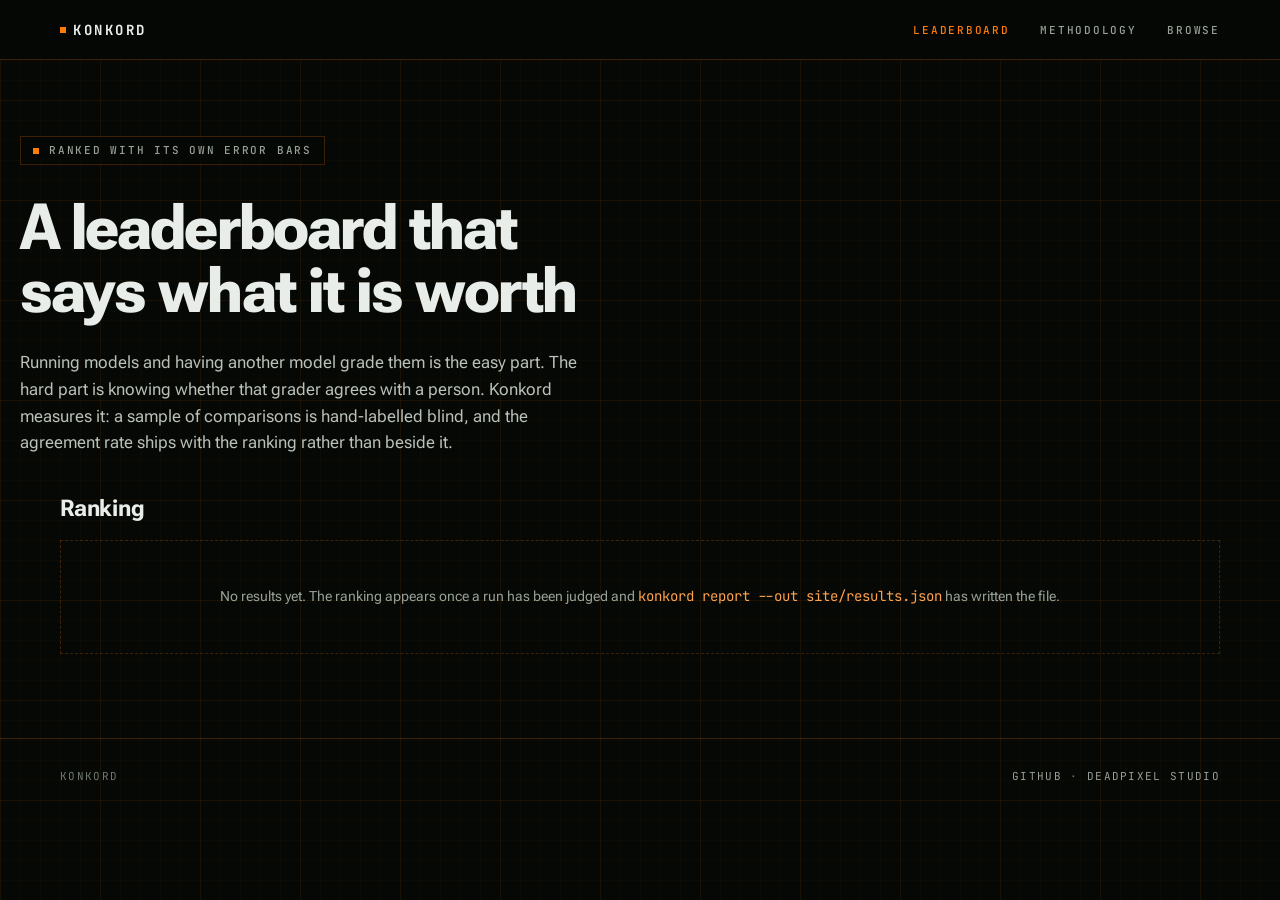
==== site/index.html @ c3d76a0d "Add the static site: leaderboard, methodology and browse Three pages, no build step and no server. T" ====
<!doctype html>
<html lang="en">
<head>
<meta charset="utf-8">
<meta name="viewport" content="width=device-width, initial-scale=1">
<title>Konkord leaderboard</title>
<meta name="description" content="LLM leaderboard published with the judge-versus-human agreement rate attached. If the judge cannot be trusted, the ranking says so.">
<link rel="preconnect" href="https://fonts.googleapis.com">
<link rel="preconnect" href="https://fonts.gstatic.com" crossorigin>
<link href="https://fonts.googleapis.com/css2?family=Roboto+Flex:opsz,wght@8..144,400..700&family=JetBrains+Mono:wght@400;500;700&display=swap" rel="stylesheet">
<link rel="stylesheet" href="style.css">
</head>
<body>
<div class="grid-overlay" aria-hidden="true"></div>

<header class="top">
  <div class="wrap">
    <a class="wordmark" href="./"><span class="dot" aria-hidden="true"></span>KONKORD</a>
    <nav>
      <a href="./" aria-current="page">LEADERBOARD</a>
      <a href="methodology.html">METHODOLOGY</a>
      <a href="browse.html">BROWSE</a>
    </nav>
  </div>
</header>

<main>
  <div class="hero wrap">
    <span class="eyebrow"><span class="dot" aria-hidden="true"></span>RANKED WITH ITS OWN ERROR BARS</span>
    <h1>A leaderboard that says what it is worth</h1>
    <p class="intro">
      Running models and having another model grade them is the easy part. The hard part is knowing
      whether that grader agrees with a person. Konkord measures it: a sample of comparisons is
      hand-labelled blind, and the agreement rate ships with the ranking rather than beside it.
    </p>
  </div>

  <section class="wrap">
    <div id="calibration"></div>
    <h2>Ranking</h2>
    <div id="board"></div>
  </section>
</main>

<script src="app.js"></script>
<script>
(async () => {
  const data = await loadResults();
  const board = document.getElementById("board");
  if (!data) {
    noData(board, "The ranking");
  } else {
    renderCalibration(document.getElementById("calibration"), data);
    renderBoard(board, data);
  }
  renderFooter();
})();
</script>
</body>
</html>
---- site/style.css ----
/* Visual language borrowed from deadpixelstudio.io so the two read as one studio. */

:root {
  --bg: #050805;
  --fg: #e9ede9;
  --muted: #b9c1b9;
  --dim: #98a198;
  --faint: #6e786e;
  --accent: #ff7c0a;
  --accent-soft: #ffa24d;
  --line: rgba(255, 124, 10, 0.22);
  --mono: "JetBrains Mono", ui-monospace, monospace;
  --sans: "Roboto Flex", ui-sans-serif, system-ui, sans-serif;
  --wrap: 1240px;
  --pad: clamp(20px, 4vw, 40px);
}

* { box-sizing: border-box; }

body {
  margin: 0;
  background: var(--bg);
  color: var(--fg);
  font-family: var(--sans);
  min-height: 100vh;
  overflow-x: hidden;
}

.grid-overlay {
  position: fixed;
  inset: 0;
  z-index: 0;
  pointer-events: none;
  background-image:
    linear-gradient(to right, rgba(255, 124, 10, 0.03) 1px, transparent 1px),
    linear-gradient(to bottom, rgba(255, 124, 10, 0.03) 1px, transparent 1px),
    linear-gradient(to right, rgba(255, 124, 10, 0.05) 1px, transparent 1px),
    linear-gradient(to bottom, rgba(255, 124, 10, 0.05) 1px, transparent 1px);
  background-size: 20px 20px, 20px 20px, 100px 100px, 100px 100px;
}

.wrap { max-width: var(--wrap); margin: 0 auto; padding-inline: var(--pad); }
main { position: relative; z-index: 1; }

/* Header ------------------------------------------------------------------ */

header.top {
  position: sticky;
  top: 0;
  z-index: 50;
  height: 60px;
  background: rgba(5, 8, 5, 0.94);
  border-bottom: 1px solid var(--line);
  backdrop-filter: blur(6px);
}
header.top .wrap {
  height: 60px;
  display: flex;
  align-items: center;
  justify-content: space-between;
  gap: 20px;
}
.wordmark {
  display: flex;
  align-items: center;
  gap: 7px;
  color: var(--fg);
  font: 700 14px/1 var(--mono);
  letter-spacing: 0.18em;
  text-decoration: none;
}
.wordmark .dot { width: 6px; height: 6px; background: var(--accent); }
header.top nav {
  display: flex;
  align-items: center;
  gap: clamp(14px, 2.4vw, 32px);
  font: 500 11px/1 var(--mono);
  letter-spacing: 0.16em;
}
header.top nav a { color: var(--dim); text-decoration: none; }
header.top nav a:hover { color: var(--fg); }
header.top nav a[aria-current="page"] { color: var(--accent); }

/* Hero -------------------------------------------------------------------- */

.hero { padding: clamp(40px, 6vw, 76px) 0 clamp(28px, 3vw, 40px); }
.eyebrow {
  display: inline-flex;
  align-items: center;
  gap: 10px;
  border: 1px solid var(--line);
  background: rgba(5, 8, 5, 0.7);
  padding: 8px 12px;
  font: 500 11px/1 var(--mono);
  letter-spacing: 0.16em;
  color: var(--dim);
}
.eyebrow .dot { width: 6px; height: 6px; background: var(--accent); }
h1 {
  margin: 32px 0 0;
  font-size: clamp(38px, 5vw, 68px);
  line-height: 0.98;
  letter-spacing: -0.03em;
  font-weight: 700;
  max-width: 16ch;
}
.hero p.intro {
  margin: 28px 0 0;
  max-width: 62ch;
  font-size: clamp(15px, 1.3vw, 18px);
  line-height: 1.6;
  color: var(--muted);
  text-wrap: pretty;
}

h2 {
  margin: 0 0 18px;
  font-size: clamp(19px, 1.9vw, 23px);
  font-weight: 700;
  letter-spacing: -0.01em;
}
section { padding-bottom: clamp(40px, 5vw, 64px); }

/* The calibration headline ------------------------------------------------ */

.calibration {
  border: 1px solid var(--line);
  background: rgba(255, 124, 10, 0.04);
  padding: clamp(20px, 3vw, 32px);
  margin-bottom: 40px;
}
.calibration .label {
  font: 500 10px/1 var(--mono);
  letter-spacing: 0.18em;
  color: var(--faint);
}
.calibration .headline {
  margin: 16px 0 0;
  font-size: clamp(20px, 2.4vw, 30px);
  line-height: 1.25;
  letter-spacing: -0.02em;
  font-weight: 600;
}
.calibration .headline strong { color: var(--accent); font-weight: 700; }
.calibration .detail {
  margin: 14px 0 0;
  color: var(--muted);
  font-size: 15px;
  line-height: 1.6;
  max-width: 70ch;
}
.calibration.warn { background: rgba(255, 124, 10, 0.07); }

/* Leaderboard ------------------------------------------------------------- */

.board { display: flex; flex-direction: column; gap: 1px; background: var(--line); border: 1px solid var(--line); }
.board .row {
  background: var(--bg);
  padding: 18px clamp(14px, 2vw, 22px);
  display: grid;
  grid-template-columns: 44px minmax(160px, 1.4fr) 96px minmax(180px, 2fr) 90px 90px;
  gap: clamp(10px, 1.6vw, 22px);
  align-items: center;
}
.board .row.head {
  font: 500 10px/1 var(--mono);
  letter-spacing: 0.16em;
  color: var(--faint);
  padding-block: 12px;
}
.board .row .rank {
  font: 700 13px/1 var(--mono);
  color: var(--accent);
}
.board .row .model { font-weight: 600; font-size: 15px; word-break: break-word; }
.board .row .num { font: 400 13px/1 var(--mono); color: var(--muted); }

/* A tie band: models sharing a rank group are separated by a hairline only,
   never by an ordering the intervals do not support. */
.board .group + .group { border-top: 2px solid var(--line); }
.tie-note {
  font: 400 10px/1 var(--mono);
  letter-spacing: 0.14em;
  color: var(--faint);
  padding: 8px clamp(14px, 2vw, 22px);
  background: var(--bg);
}

/* The bar occupies the top band and the numbers sit underneath it. Overlaying
   the caption on the bar made the range unreadable exactly where the interval
   was widest, which is where a reader most needs to see it. */
.interval { position: relative; height: 34px; }
.interval .track {
  position: absolute;
  top: 8px;
  height: 8px;
  left: 0;
  right: 0;
  background: rgba(255, 124, 10, 0.1);
}
.interval .bar {
  position: absolute;
  top: 6px;
  height: 12px;
  background: rgba(255, 124, 10, 0.35);
  border-left: 1px solid var(--accent);
  border-right: 1px solid var(--accent);
}
.interval .point {
  position: absolute;
  top: 2px;
  height: 20px;
  width: 2px;
  background: var(--accent-soft);
}
.interval .caption {
  position: absolute;
  top: 22px;
  left: 0;
  right: 0;
  font: 400 10px/1 var(--mono);
  letter-spacing: 0.06em;
  color: var(--faint);
}

/* Browse ------------------------------------------------------------------ */

.task-picker { display: flex; flex-wrap: wrap; gap: 1px; background: var(--line); border: 1px solid var(--line); margin-bottom: 32px; }
.task-picker button {
  background: var(--bg);
  border: 0;
  color: var(--dim);
  font: 500 11px/1 var(--mono);
  letter-spacing: 0.1em;
  padding: 11px 14px;
  cursor: pointer;
}
.task-picker button:hover { color: var(--fg); }
.task-picker button[aria-pressed="true"] { color: var(--bg); background: var(--accent); }

.prompt-block {
  border: 1px solid var(--line);
  padding: clamp(16px, 2vw, 24px);
  margin-bottom: 28px;
  white-space: pre-wrap;
  font: 400 13px/1.65 var(--mono);
  color: var(--muted);
}

.answers { display: grid; grid-template-columns: repeat(auto-fit, minmax(320px, 1fr)); gap: 16px; margin-bottom: 32px; }
.answer { border: 1px solid var(--line); display: flex; flex-direction: column; min-width: 0; }
.answer .meta {
  display: flex;
  justify-content: space-between;
  gap: 12px;
  padding: 11px 14px;
  border-bottom: 1px solid var(--line);
  font: 500 11px/1.4 var(--mono);
  letter-spacing: 0.08em;
}
.answer .meta .name { color: var(--fg); }
.answer .meta .stats { color: var(--faint); }
.answer pre {
  margin: 0;
  padding: 14px;
  overflow-x: auto;
  font: 400 12px/1.6 var(--mono);
  color: var(--muted);
  max-height: 520px;
}
.answer .failed { padding: 14px; color: var(--accent-soft); font: 400 12px/1.6 var(--mono); }

.judgement { border: 1px solid var(--line); padding: clamp(14px, 2vw, 20px); margin-bottom: 14px; }
.judgement .verdict { font: 500 12px/1.5 var(--mono); letter-spacing: 0.08em; color: var(--fg); }
.judgement .verdict .flag { color: var(--accent); }
.judgement .rationale {
  margin: 12px 0 0;
  padding-left: 14px;
  border-left: 1px solid var(--line);
  color: var(--dim);
  font-size: 14px;
  line-height: 1.6;
  white-space: pre-wrap;
}

/* Methodology ------------------------------------------------------------- */

.prose { max-width: 72ch; }
.prose p { color: var(--muted); font-size: 16px; line-height: 1.7; }
.prose li { color: var(--muted); font-size: 16px; line-height: 1.7; margin-bottom: 10px; }
.prose h3 { margin: 36px 0 10px; font-size: 17px; font-weight: 600; letter-spacing: -0.01em; }
.prose code { font-family: var(--mono); font-size: 0.9em; color: var(--accent-soft); }
pre.judge-prompt {
  border: 1px solid var(--line);
  background: rgba(255, 124, 10, 0.03);
  padding: clamp(16px, 2vw, 22px);
  overflow-x: auto;
  white-space: pre-wrap;
  font: 400 12.5px/1.65 var(--mono);
  color: var(--muted);
}

/* States and footer ------------------------------------------------------- */

.empty {
  border: 1px dashed var(--line);
  padding: clamp(24px, 4vw, 44px);
  text-align: center;
  color: var(--dim);
  font: 400 14px/1.7 var(--sans);
}
.empty code { font-family: var(--mono); color: var(--accent-soft); }

footer.bottom { border-top: 1px solid var(--line); padding: 28px 0; margin-top: 20px; }
footer.bottom .wrap {
  display: flex;
  flex-wrap: wrap;
  gap: 20px;
  justify-content: space-between;
  font: 400 11px/1.8 var(--mono);
  letter-spacing: 0.12em;
  color: var(--faint);
}
footer.bottom a { color: var(--dim); text-decoration: none; }
footer.bottom a:hover { color: var(--accent); }

@media (max-width: 760px) {
  .board .row { grid-template-columns: 34px 1fr; row-gap: 8px; }
  .board .row .num, .board .row .interval { grid-column: 2; }
  .board .row.head { display: none; }
}
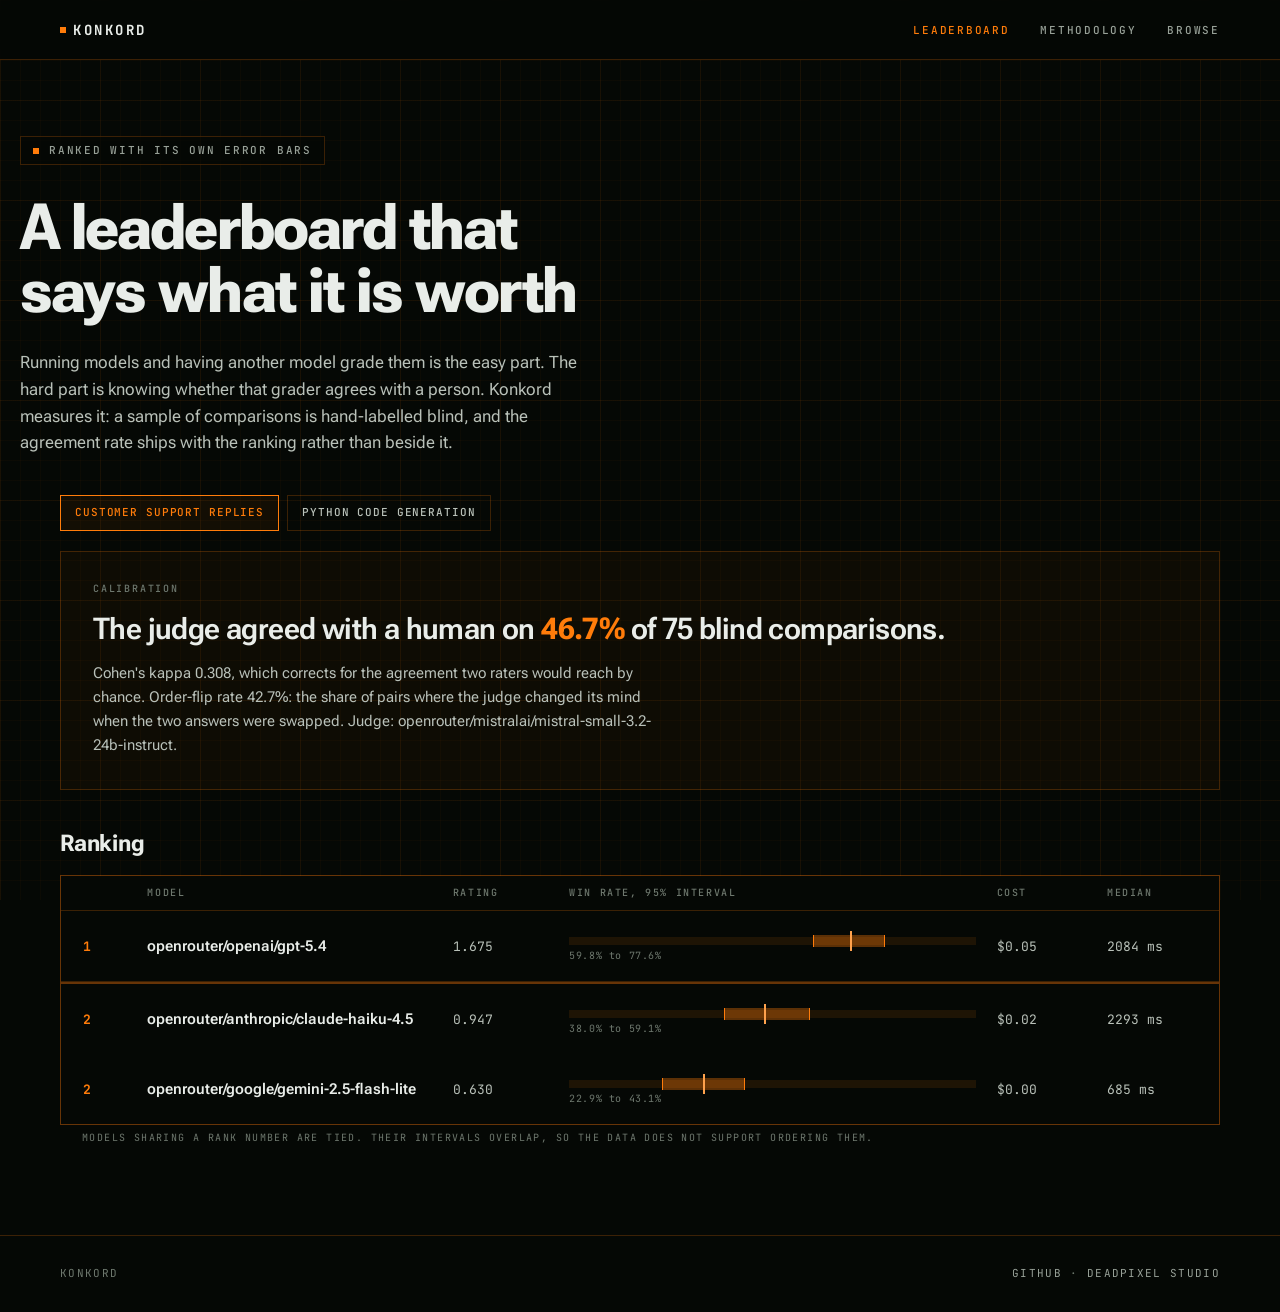
==== commit 41ff07da: "Publish two runs instead of one The site read a single results.json, so a second suite had nowhere t" ====
--- a/site/index.html
+++ b/site/index.html
@@ -36,6 +36,7 @@
   </div>
 
   <section class="wrap">
+    <div id="runs"></div>
     <div id="calibration"></div>
     <h2>Ranking</h2>
     <div id="board"></div>
@@ -45,8 +46,9 @@
 <script src="app.js"></script>
 <script>
 (async () => {
-  const data = await loadResults();
+  const { runs, run, data } = await loadCurrentRun();
   const board = document.getElementById("board");
+  renderRunPicker(document.getElementById("runs"), runs, run || {});
   if (!data) {
     noData(board, "The ranking");
   } else {
--- a/site/style.css
+++ b/site/style.css
@@ -268,6 +268,36 @@
   color: var(--muted);
   max-height: 520px;
 }
+/* Run picker ------------------------------------------------------------- */
+
+.runs {
+  display: flex;
+  flex-wrap: wrap;
+  gap: 8px;
+  margin-bottom: 20px;
+}
+.runs a {
+  padding: 9px 14px;
+  border: 1px solid var(--line);
+  color: var(--muted);
+  text-decoration: none;
+  font: 500 11px/1.4 var(--mono);
+  letter-spacing: 0.08em;
+  text-transform: uppercase;
+}
+.runs a:hover { color: var(--text); border-color: var(--accent-soft); }
+.runs a[aria-current="page"] {
+  color: var(--accent);
+  border-color: var(--accent);
+  background: rgba(255, 124, 10, 0.06);
+}
+
+.answer pre.prose {
+  white-space: pre-wrap;
+  overflow-wrap: anywhere;
+  font: 400 14px/1.7 var(--sans);
+  color: var(--text);
+}
 .answer .failed { padding: 14px; color: var(--accent-soft); font: 400 12px/1.6 var(--mono); }
 
 .judgement { border: 1px solid var(--line); padding: clamp(14px, 2vw, 20px); margin-bottom: 14px; }
